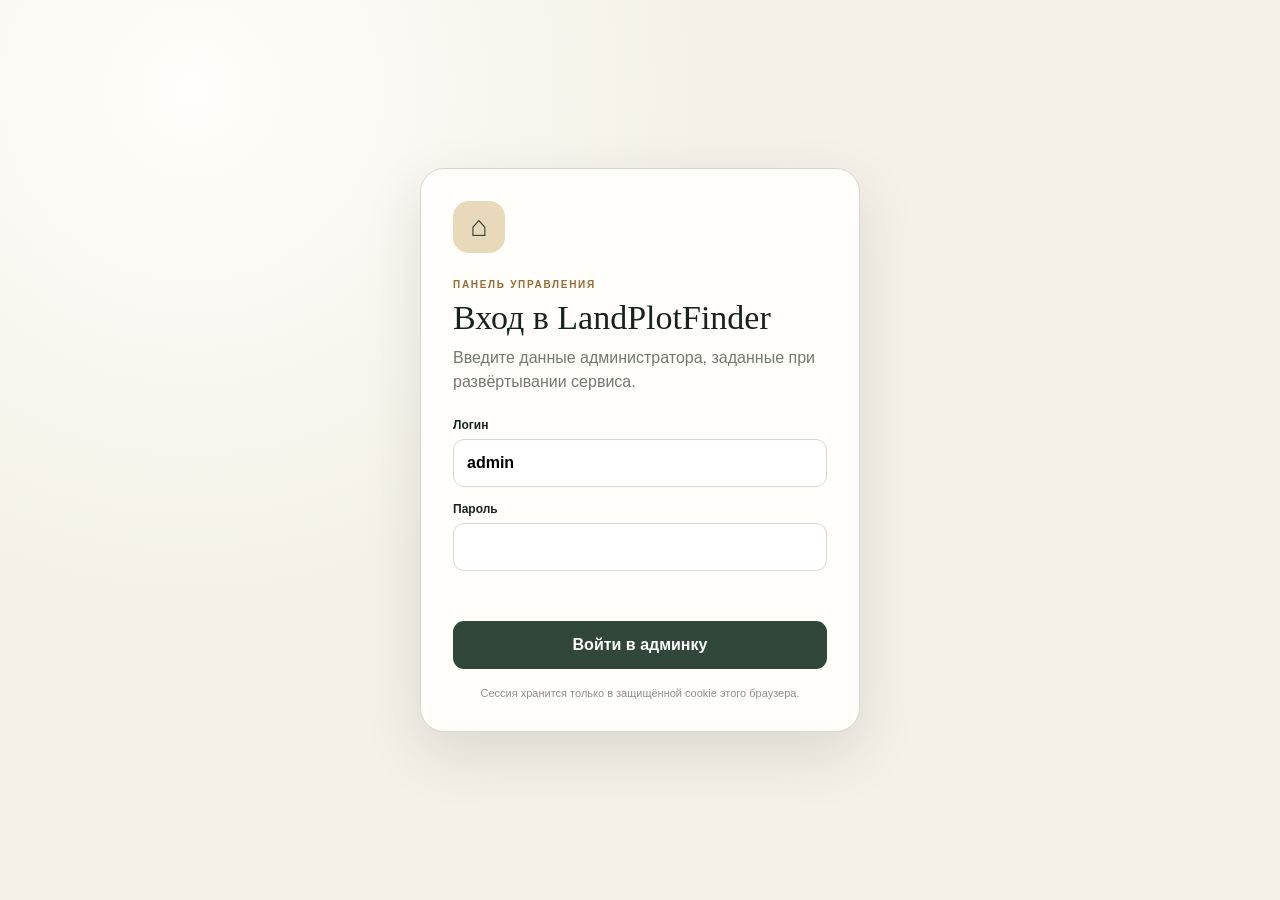
==== app/static/login.html @ b5d93af5 "fix: improve admin auth and responsive widget filters" ====
<!doctype html>
<html lang="ru">
<head>
  <meta charset="utf-8">
  <meta name="viewport" content="width=device-width, initial-scale=1, viewport-fit=cover">
  <meta name="robots" content="noindex,nofollow">
  <title>Вход · LandPlotFinder</title>
  <style>
    :root{font-family:Inter,ui-sans-serif,-apple-system,BlinkMacSystemFont,"Segoe UI",sans-serif;color:#18231d;background:#f5f1e8}
    *{box-sizing:border-box}body{margin:0;min-width:320px;min-height:100dvh;display:grid;place-items:center;padding:24px;background:radial-gradient(circle at 15% 10%,#fffefa 0,transparent 38%),#f5f1e8}
    main{width:min(440px,100%);background:#fffefa;border:1px solid #d9d7ce;border-radius:24px;padding:32px;box-shadow:0 22px 60px rgba(33,45,37,.12)}
    .mark{width:52px;height:52px;display:grid;place-items:center;border-radius:16px;background:#e8d9bb;color:#31473a;font-size:29px;margin-bottom:24px}
    .eyebrow{margin:0;color:#9a6b37;font-weight:800;text-transform:uppercase;letter-spacing:1.7px;font-size:10px}
    h1{font:500 34px/1.1 Georgia,serif;margin:7px 0 10px}p{color:#727970;line-height:1.5;margin:0 0 24px}
    form{display:grid;gap:15px}label{display:grid;gap:7px;font-size:12px;font-weight:750}input{width:100%;height:48px;border:1px solid #d9d7ce;border-radius:11px;background:#fff;padding:0 13px;font:inherit;font-size:16px;outline:none}input:focus{border-color:#496354;box-shadow:0 0 0 3px rgba(73,99,84,.13)}
    button{height:48px;border:0;border-radius:11px;background:#31473a;color:#fff;font:inherit;font-weight:800;cursor:pointer}button:disabled{opacity:.65;cursor:wait}
    #message{min-height:20px;margin:0;color:#a54f42;font-size:13px}.hint{display:block;text-align:center;color:#8b918b;font-size:11px;margin-top:18px}
    @media(max-width:480px){body{padding:14px}main{padding:26px 20px;border-radius:20px}h1{font-size:30px}}
  </style>
</head>
<body>
  <main>
    <div class="mark">⌂</div>
    <p class="eyebrow">Панель управления</p>
    <h1>Вход в LandPlotFinder</h1>
    <p>Введите данные администратора, заданные при развёртывании сервиса.</p>
    <form id="login-form">
      <label>Логин<input name="username" autocomplete="username" value="admin" required></label>
      <label>Пароль<input name="password" type="password" autocomplete="current-password" required></label>
      <p id="message" role="alert" aria-live="polite"></p>
      <button type="submit">Войти в админку</button>
    </form>
    <small class="hint">Сессия хранится только в защищённой cookie этого браузера.</small>
  </main>
  <script>
    const form = document.getElementById('login-form');
    const message = document.getElementById('message');
    form.addEventListener('submit', async (event) => {
      event.preventDefault();
      const button = form.querySelector('button');
      button.disabled = true; button.textContent = 'Проверяем…'; message.textContent = '';
      try {
        const data = Object.fromEntries(new FormData(form));
        const response = await fetch('/api/auth/login', { method: 'POST', headers: { 'Content-Type': 'application/json' }, body: JSON.stringify(data) });
        const payload = await response.json().catch(() => ({}));
        if (!response.ok) throw new Error(payload.detail || 'Не удалось войти');
        const requested = new URLSearchParams(location.search).get('next') || '/';
        const next = requested.startsWith('/') && !requested.startsWith('//') ? requested : '/';
        location.replace(next);
      } catch (error) {
        message.textContent = error.message; button.disabled = false; button.textContent = 'Войти в админку';
        form.elements.password.focus(); form.elements.password.select();
      }
    });
  </script>
</body>
</html>
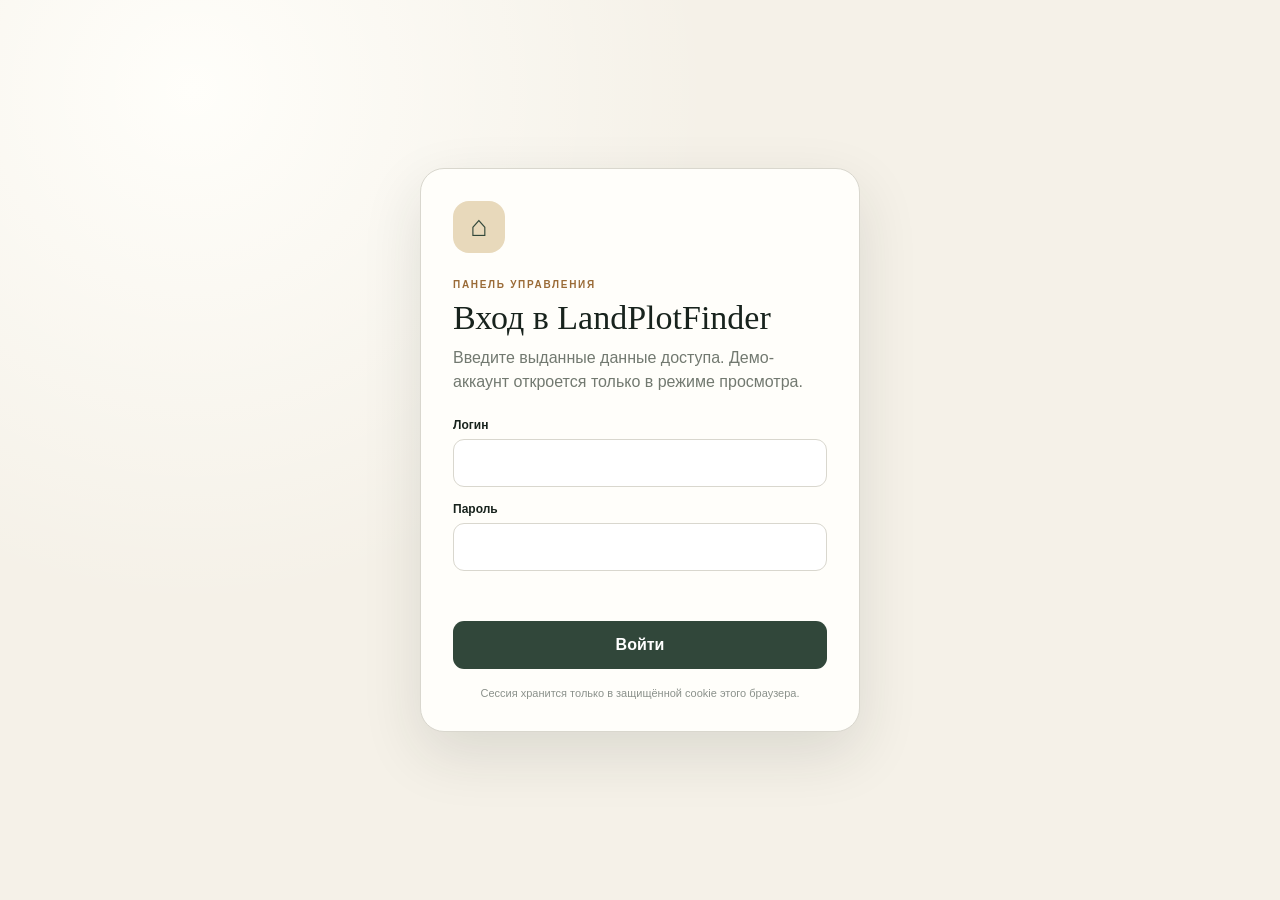
==== commit 4186bbbf: "feat: add read-only demo admin role" ====
--- a/app/static/login.html
+++ b/app/static/login.html
@@ -23,12 +23,12 @@
     <div class="mark">⌂</div>
     <p class="eyebrow">Панель управления</p>
     <h1>Вход в LandPlotFinder</h1>
-    <p>Введите данные администратора, заданные при развёртывании сервиса.</p>
+    <p>Введите выданные данные доступа. Демо-аккаунт откроется только в режиме просмотра.</p>
     <form id="login-form">
-      <label>Логин<input name="username" autocomplete="username" value="admin" required></label>
+      <label>Логин<input name="username" autocomplete="username" required></label>
       <label>Пароль<input name="password" type="password" autocomplete="current-password" required></label>
       <p id="message" role="alert" aria-live="polite"></p>
-      <button type="submit">Войти в админку</button>
+      <button type="submit">Войти</button>
     </form>
     <small class="hint">Сессия хранится только в защищённой cookie этого браузера.</small>
   </main>
@@ -46,9 +46,13 @@
         if (!response.ok) throw new Error(payload.detail || 'Не удалось войти');
         const requested = new URLSearchParams(location.search).get('next') || '/';
         const next = requested.startsWith('/') && !requested.startsWith('//') ? requested : '/';
-        location.replace(next);
+        if (payload.role === 'viewer') {
+          const target = new URL(next, location.origin);
+          target.searchParams.set('presentation', '1');
+          location.replace(`${target.pathname}${target.search}${target.hash}`);
+        } else location.replace(next);
       } catch (error) {
-        message.textContent = error.message; button.disabled = false; button.textContent = 'Войти в админку';
+        message.textContent = error.message; button.disabled = false; button.textContent = 'Войти';
         form.elements.password.focus(); form.elements.password.select();
       }
     });
